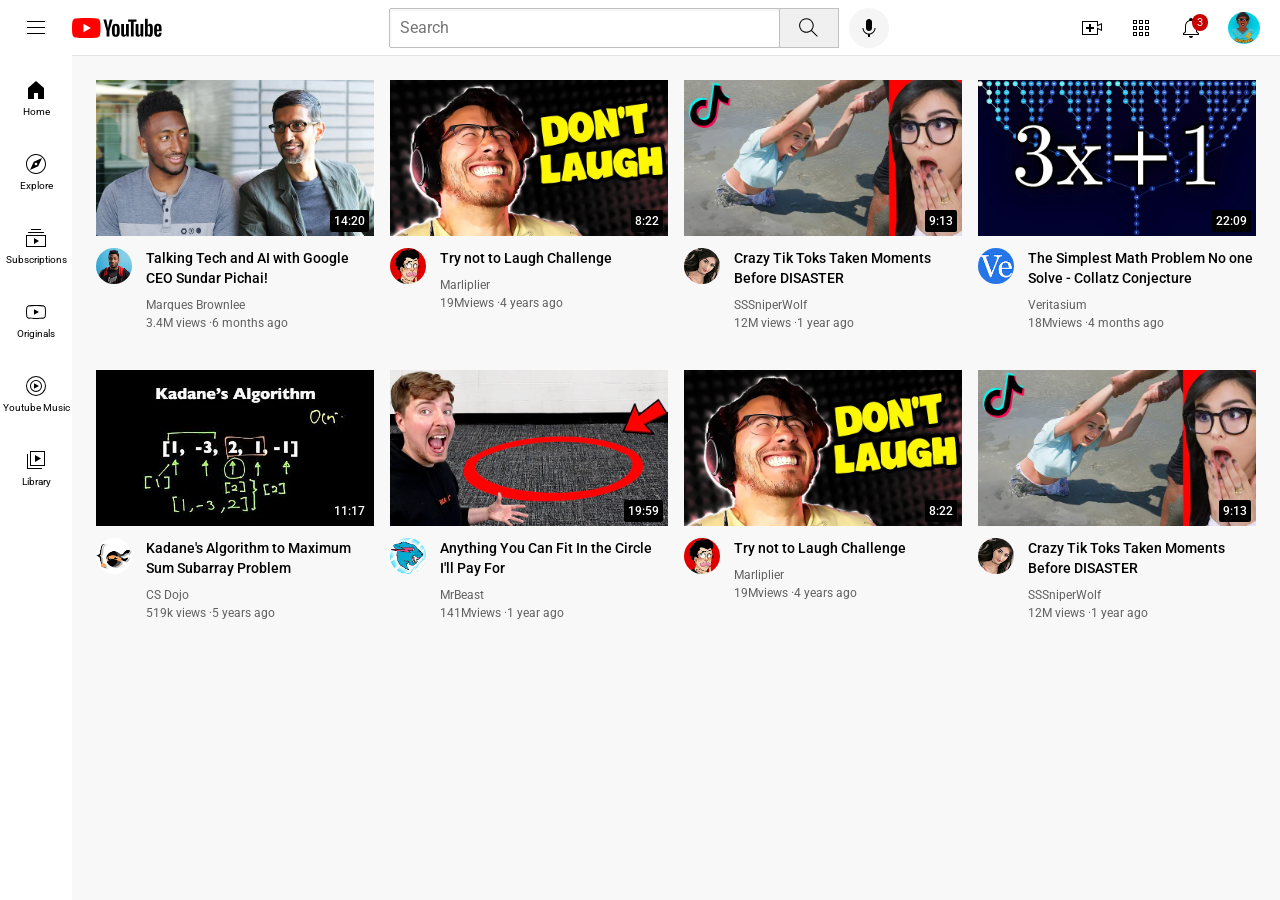
==== index.html @ 1f16e257 "Rename youtube.html to index.html" ====
<!DOCTYPE html>
<html lang="en">
<head>
    <title>Youtube.Clone</title>
    <link rel="preconnect" href="https://fonts.googleapis.com">
    <link rel="preconnect" href="https://fonts.gstatic.com" crossorigin>
    <link href="https://fonts.googleapis.com/css2?family=Roboto:wght@400;500;700&display=swap" rel="stylesheet">
    <link rel="stylesheet" href="styles/header.css">
    <link rel="stylesheet" href="styles/general.css">
    <link rel="stylesheet" href="styles/video.css">
    <link rel="stylesheet" href="styles/sidebar.css">



</head>
<body>
    <div class="header">
        <div class="left-section">
            <img src="icons/hamburger-menu.svg" class="hamburger">
            <img src="icons/youtube-logo.svg" class="youtube-logo">
        </div>
        <div class="middle-section">
            <input type="text" placeholder="Search" class="search-bar">
            <button class="search-button"><img class="search-icon" src="icons/search.svg">
                <div class="tooltip">Search</div>
            </button>
            <button class="voice-search-button"><img class="voice-search-icon" src="icons/voice-search-icon.svg">
                <div class="tooltip">Search with your voice</div>
              
            </button>
        </div>
        <div class="right-section">
            <div class="upload-icon-container">
                <img class="upload-icon" src="icons/upload.svg">
                <div class="tooltip">Create</div>


            </div>
            <div class="apps-icon-container">
                <img class="youtube-apps-icon" src="icons/youtube-apps.svg">
                <div class="tooltip">Youtube Apps</div>


            </div>
            <div class="notifications-icon-container">
                <img class="notifications-icon"  src="icons/notifications.svg">
                <div class="tooltip">Notifications</div>
                <div class="notifications-count">3</div>
            </div>
            <img class="current-user-picture" src="Channel-pics/my-channel.jpg">
        </div>

    </div>
    <div class="sidebar">
        <div class="sidebar-link">
            <img src="icons/home.svg">
            <div>Home</div>
        </div>
        <div class="sidebar-link">
            <img src="icons/explore.svg">
            <div>Explore</div>

        </div>
        <div class="sidebar-link">
            <img src="icons/subscriptions.svg">
            <div>Subscriptions</div>

        </div>
        <div class="sidebar-link">
            <img src="icons/originals.svg">
            <div>Originals</div>

        </div>
        <div class="sidebar-link">
            <img src="icons/youtube-music.svg">
            <div>Youtube Music</div>

        </div>
        <div class="sidebar-link">
            <img src="icons/library.svg">
            <div>Library</div>
        </div>
    </div>
    <div class="video-grid">
        <div class="video-preview">    
            <div class="thumbnail-row">
                <img class="thumbnail" src="thumbnails/thumbnail-1.webp">
                <div class="video-time">14:20</div>
            </div>
            <div class="video-info-grid">
                <div class="channel-picture">
                    <img class="profile-picture" src="Channel-pics/channel-1.jpeg">
                </div>
                <div class="video-info">
                    <p class="video-title">Talking Tech and AI with Google CEO Sundar Pichai!</p>
                    <p class="video-author">Marques Brownlee</p>
                    <p class="video-stats">3.4M views &#183;6 months ago</p>
                </div>
            </div>
        </div>
        <div class="video-preview">    
            <div class="thumbnail-row">
                <img class="thumbnail" src="thumbnails/thumbnail-2.webp">
                <div class="video-time">8:22</div>

            </div>
            <div class="video-info-grid">
                <div class="channel-picture2">
                    <img src="Channel-pics/channel-2.jpeg" class="profile-picture">
    
                </div>
                <div class="video-info2">
                    <p class="video-title">Try not to Laugh Challenge</p>
                    <p class="video-author">Marliplier</p>
                    <p class="video-stats">19Mviews &#183;4 years ago</p>
        
                </div>
        
            </div>
        </div>
        <div class="video-preview">    
            <div class="thumbnail-row">
                <img class="thumbnail" src="thumbnails/thumbnail-3.webp">
                <div class="video-time">9:13</div>

            </div>
            <div class="video-info-grid">
                <div class="channel-picture">
                    <img class="profile-picture" src="Channel-pics/channel-3.jpeg">
                </div>
                <div class="video-info">
                    <p class="video-title">Crazy Tik Toks Taken Moments Before DISASTER</p>
                    <p class="video-author">SSSniperWolf</p>
                    <p class="video-stats">12M views &#183;1 year ago</p>
                </div>
            </div>
        </div>
        <div class="video-preview">    
            <div class="thumbnail-row">
                <img class="thumbnail" src="thumbnails/thumbnail-4.webp">
                <div class="video-time">22:09</div>

            </div>
            <div class="video-info-grid">
                <div class="channel-picture2">
                    <img src="Channel-pics/channel-4.jpeg" class="profile-picture">
    
                </div>
                <div class="video-info2">
                    <p class="video-title">The Simplest Math Problem No one Solve - Collatz Conjecture</p>
                    <p class="video-author">Veritasium</p>
                    <p class="video-stats">18Mviews &#183;4 months ago</p>
        
                </div>
        
            </div>
        </div>
        <div class="video-preview">    
            <div class="thumbnail-row">
                <img class="thumbnail" src="thumbnails/thumbnail-5.webp">
                <div class="video-time">11:17</div>

            </div>
            <div class="video-info-grid">
                <div class="channel-picture">
                    <img class="profile-picture" src="Channel-pics/channel-5.jpeg">
                </div>
                <div class="video-info">
                    <p class="video-title">Kadane's Algorithm to Maximum Sum Subarray Problem</p>
                    <p class="video-author">CS Dojo</p>
                    <p class="video-stats">519k views &#183;5 years ago</p>
                </div>
            </div>
        </div>
        <div class="video-preview">    
            <div class="thumbnail-row">
                <img class="thumbnail" src="thumbnails/thumbnail-6.webp">
                <div class="video-time">19:59</div>

            </div>
            <div class="video-info-grid">
                <div class="channel-picture2">
                    <img src="Channel-pics/channel-6.jpeg" class="profile-picture">
    
                </div>
                <div class="video-info2">
                    <p class="video-title">Anything You Can Fit In the Circle I'll Pay For</p>
                    <p class="video-author">MrBeast</p>
                    <p class="video-stats">141Mviews &#183;1 year ago</p>
        
                </div>
        
            </div>
        </div>
        <div class="video-preview">    
            <div class="thumbnail-row">
                <img class="thumbnail" src="thumbnails/thumbnail-2.webp">
                <div class="video-time">8:22</div>

            </div>
            <div class="video-info-grid">
                <div class="channel-picture2">
                    <img src="Channel-pics/channel-2.jpeg" class="profile-picture">
    
                </div>
                <div class="video-info2">
                    <p class="video-title">Try not to Laugh Challenge</p>
                    <p class="video-author">Marliplier</p>
                    <p class="video-stats">19Mviews &#183;4 years ago</p>
        
                </div>
        
            </div>
        </div>
        <div class="video-preview">    
            <div class="thumbnail-row">
                <img class="thumbnail" src="thumbnails/thumbnail-3.webp">
                <div class="video-time">9:13</div>

            </div>
            <div class="video-info-grid">
                <div class="channel-picture">
                    <img class="profile-picture" src="Channel-pics/channel-3.jpeg">
                </div>
                <div class="video-info">
                    <p class="video-title">Crazy Tik Toks Taken Moments Before DISASTER</p>
                    <p class="video-author">SSSniperWolf</p>
                    <p class="video-stats">12M views &#183;1 year ago</p>
                </div>
            </div>
        </div>
    </div>


</body>
</html>
---- styles/header.css ----
.header{
    height: 55px;
    display: flex;
    flex-direction: row;
    justify-content: space-between;
    position: fixed;
    top: 0;
    left: 0;
    right: 0;
    background-color: white;
    border-bottom-width: 1px;
    border-bottom-style: solid;
    border-bottom-color: rgb(228, 228, 228);
    z-index: 100;
}
.left-section{
    display: flex;
    align-items: center;
}
.hamburger{
    height: 24px;
    margin-left: 24px;
    margin-right: 24px;
}
.youtube-logo{
    height: 20px;
}
.middle-section{
    flex: 1;
    margin-left: 70px;
    margin-right: 35px;
     max-width: 500px;
     display: flex;
     align-items: center;
}
.search-bar{
    flex: 1;
    height: 36px;
    padding-left: 10px;
    font-size: 16px;
    border-width: 1px;
    border-style: solid;
    border-color: rgb(192, 192, 192);
    border-radius: 2px;
    box-shadow: inset 1px 2px 3px rgb(0, 0, 0, 0.05);
    width: 0;
}
.search-bar::placeholder{
    font-family: Roboto, Arial;
    font-size: 16px;
}

.search-button{
    height: 40px;
    width: 60px;
    background-color: rgb(240, 240, 240);
    border-width: 1px;
    border-style: solid;
    border-color: rgb(192, 192, 192);
    margin-left: -1px;
    margin-right: 10px;
}
.search-button,.voice-search-button, .upload-icon-container,
.apps-icon-container, .notifications-icon-container{
    position: relative;
    display: flex;
    justify-content: center;
    align-items: center;


}
.search-button .tooltip,.voice-search-button .tooltip, .upload-icon-container .tooltip,
.apps-icon-container .tooltip, .notifications-icon-container .tooltip {
    position: absolute;
    font-family: Roboto, Arial;
    background-color: gray;
    color: white;
    padding-top: 4px;
    padding-bottom: 4px;
    padding-left: 8px;
    padding-right: 8px;
    border-radius: 2px;
    font-size: 12px;
    bottom: -30px;
    opacity: 0;
    transition: opacity 0.15s;
    pointer-events: none;
    white-space: nowrap;
}
.search-button:hover .tooltip,.voice-search-button:hover .tooltip,
.upload-icon-container:hover .tooltip,
.apps-icon-container:hover .tooltip,
.notifications-icon-container:hover .tooltip
{
    opacity: 1;
}
.search-icon{
    height: 25px;
}
.voice-search-button{
    height: 40px;
    width: 40px ;
    border-radius: 20px;
    border: none;
    background-color: rgb(245, 245, 245);
}
.voice-search-icon{
    height: 24px;
}
.right-section{
    width: 180px;
    margin-right: 20px;
    display: flex;
    align-items: center;
    justify-content: space-between;
    flex-shrink: 0;
}
.upload-icon{
    height: 24px;
}
.youtube-apps-icon{
    height: 24px;
}
.notifications-icon{
    height: 24px;
}
.notifications-icon-container{
    position: relative;
}
.notifications-count{
    position: absolute;
    top: -2px;
    right: -5px;
    background-color: rgb(200, 0, 0);
    color: white;
    font-family: Roboto,Arial;
    font-size: 11px;
    padding-left: 5px;
    padding-right: 5px;
    padding-top: 2px;
    padding-bottom: 2px;
    border-radius: 10px;
}
.current-user-picture{
    height: 32px;
    border-radius: 16px;
}
---- styles/general.css ----
p{
    font-family: Roboto, Arial;
    margin-top: 0;
    margin-bottom: 0;
}
body{
    margin: 0;
    padding-top: 80px;
    padding-left: 96px;
    padding-right: 24px;
    background-color: rgb(248, 248, 248);
}
---- styles/video.css ----
.thumbnail{
    width: 100%;  
}

.video-title{
    margin-top: 0;
    font-size: 14px;
    font-weight: 500;
    line-height: 20px;
    margin-bottom: 10px;
}

.video-info-grid{
    display: grid;
    grid-template-columns: 50px 1fr;
}
.profile-picture{
    width: 36px;
    border-radius: 50px;
}
.thumbnail-row{
    margin-bottom: 8px;
    position: relative;
}

.video-author,.video-stats {
    font-size: 12px;
    color: rgb(96,96,96);
}
.video-author{
   margin-bottom: 4px;
}

.video-stats{
    margin-top: 0px;
}
.video-grid{
    display: grid;
    grid-template-columns: 1fr 1fr 1fr;
    column-gap: 16px;
    row-gap: 40px;
}
@media (max-width: 750px){
    .video-grid{
        grid-template-columns: 1fr 1fr;
    }
}
@media (min-width: 751px) and (max-width:999px){
    .video-grid{
        grid-template-columns: 1fr 1fr 1fr;
    }
}
@media (min-width: 1000px) {
    .video-grid{
        grid-template-columns: 1fr 1fr 1fr 1fr;
    }
}
.video-time{
    font-family: Roboto, Arial;
    font-size: 12px;
    font-weight: 500;
    padding-left: 4px;
    padding-right: 4px;
    padding-top: 4px;
    padding-bottom: 4px;
    border-radius: 2px;
    background-color: black;
    color: white;
    position: absolute;
    bottom: 8px;
    right: 5px;
}
---- styles/sidebar.css ----
.sidebar{
    position: fixed;
    left: 0;
    bottom: 0;
    top: 55px;
    background-color: white;
    width: 72px;
    z-index: 200;
    padding-top: 5px;
}

.sidebar-link{
    height: 74px;
    display: flex;
    justify-content: center;
    align-items: center;
    flex-direction: column;
    cursor: pointer;
}

.sidebar-link:hover{
    background-color: rgb(235, 235, 235);
}

.sidebar-link img{
    height: 24px;
    margin-bottom: 4px;
}

.sidebar-link div{
    font-family: Roboto, Arial;
    font-size: 10px;
}
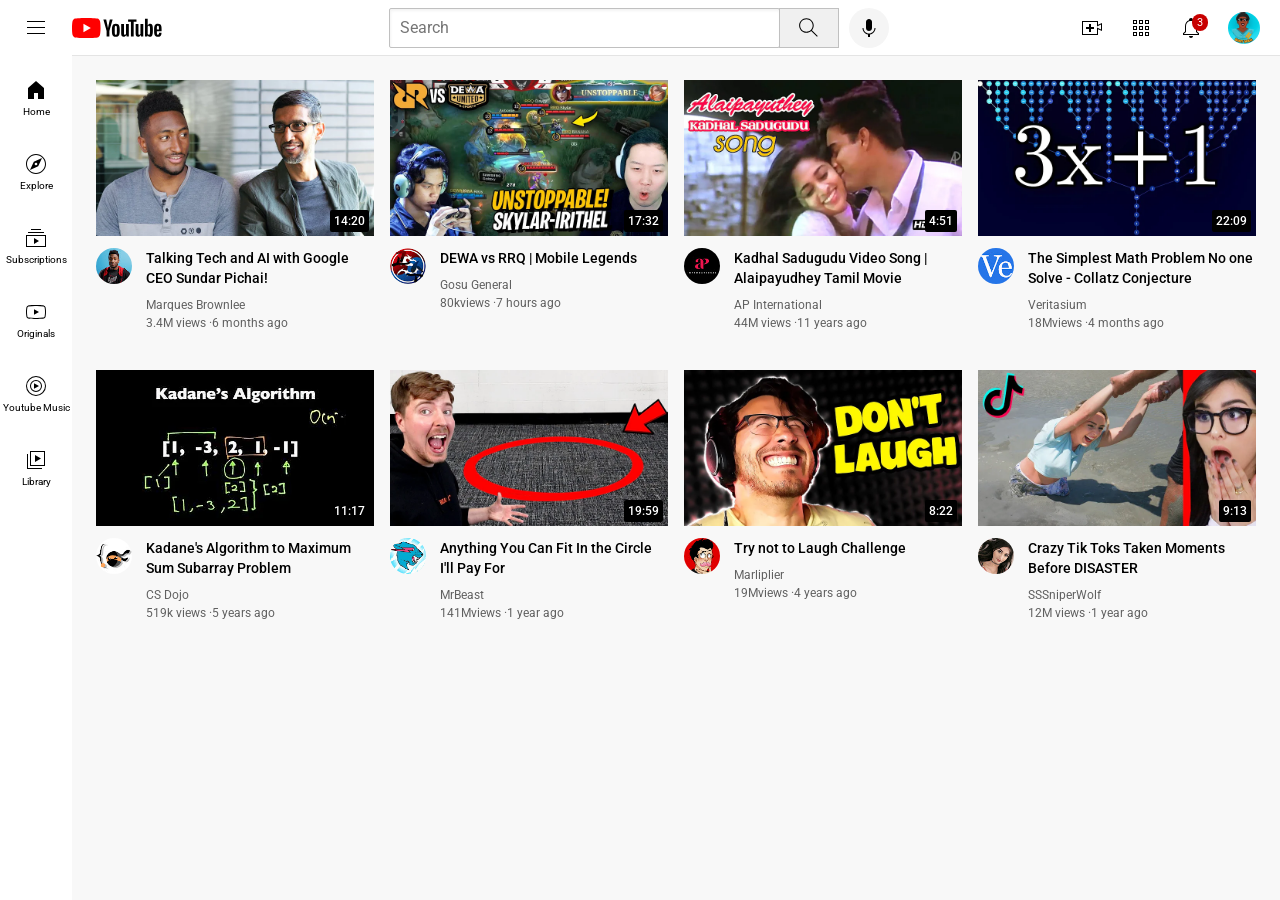
==== commit f809be85: "second" ====
--- a/index.html
+++ b/index.html
@@ -1,236 +1,236 @@
-<!DOCTYPE html>
-<html lang="en">
-<head>
-    <title>Youtube.Clone</title>
-    <link rel="preconnect" href="https://fonts.googleapis.com">
-    <link rel="preconnect" href="https://fonts.gstatic.com" crossorigin>
-    <link href="https://fonts.googleapis.com/css2?family=Roboto:wght@400;500;700&display=swap" rel="stylesheet">
-    <link rel="stylesheet" href="styles/header.css">
-    <link rel="stylesheet" href="styles/general.css">
-    <link rel="stylesheet" href="styles/video.css">
-    <link rel="stylesheet" href="styles/sidebar.css">
-
-
-
-</head>
-<body>
-    <div class="header">
-        <div class="left-section">
-            <img src="icons/hamburger-menu.svg" class="hamburger">
-            <img src="icons/youtube-logo.svg" class="youtube-logo">
-        </div>
-        <div class="middle-section">
-            <input type="text" placeholder="Search" class="search-bar">
-            <button class="search-button"><img class="search-icon" src="icons/search.svg">
-                <div class="tooltip">Search</div>
-            </button>
-            <button class="voice-search-button"><img class="voice-search-icon" src="icons/voice-search-icon.svg">
-                <div class="tooltip">Search with your voice</div>
-              
-            </button>
-        </div>
-        <div class="right-section">
-            <div class="upload-icon-container">
-                <img class="upload-icon" src="icons/upload.svg">
-                <div class="tooltip">Create</div>
-
-
-            </div>
-            <div class="apps-icon-container">
-                <img class="youtube-apps-icon" src="icons/youtube-apps.svg">
-                <div class="tooltip">Youtube Apps</div>
-
-
-            </div>
-            <div class="notifications-icon-container">
-                <img class="notifications-icon"  src="icons/notifications.svg">
-                <div class="tooltip">Notifications</div>
-                <div class="notifications-count">3</div>
-            </div>
-            <img class="current-user-picture" src="Channel-pics/my-channel.jpg">
-        </div>
-
-    </div>
-    <div class="sidebar">
-        <div class="sidebar-link">
-            <img src="icons/home.svg">
-            <div>Home</div>
-        </div>
-        <div class="sidebar-link">
-            <img src="icons/explore.svg">
-            <div>Explore</div>
-
-        </div>
-        <div class="sidebar-link">
-            <img src="icons/subscriptions.svg">
-            <div>Subscriptions</div>
-
-        </div>
-        <div class="sidebar-link">
-            <img src="icons/originals.svg">
-            <div>Originals</div>
-
-        </div>
-        <div class="sidebar-link">
-            <img src="icons/youtube-music.svg">
-            <div>Youtube Music</div>
-
-        </div>
-        <div class="sidebar-link">
-            <img src="icons/library.svg">
-            <div>Library</div>
-        </div>
-    </div>
-    <div class="video-grid">
-        <div class="video-preview">    
-            <div class="thumbnail-row">
-                <img class="thumbnail" src="thumbnails/thumbnail-1.webp">
-                <div class="video-time">14:20</div>
-            </div>
-            <div class="video-info-grid">
-                <div class="channel-picture">
-                    <img class="profile-picture" src="Channel-pics/channel-1.jpeg">
-                </div>
-                <div class="video-info">
-                    <p class="video-title">Talking Tech and AI with Google CEO Sundar Pichai!</p>
-                    <p class="video-author">Marques Brownlee</p>
-                    <p class="video-stats">3.4M views &#183;6 months ago</p>
-                </div>
-            </div>
-        </div>
-        <div class="video-preview">    
-            <div class="thumbnail-row">
-                <img class="thumbnail" src="thumbnails/thumbnail-2.webp">
-                <div class="video-time">8:22</div>
-
-            </div>
-            <div class="video-info-grid">
-                <div class="channel-picture2">
-                    <img src="Channel-pics/channel-2.jpeg" class="profile-picture">
-    
-                </div>
-                <div class="video-info2">
-                    <p class="video-title">Try not to Laugh Challenge</p>
-                    <p class="video-author">Marliplier</p>
-                    <p class="video-stats">19Mviews &#183;4 years ago</p>
-        
-                </div>
-        
-            </div>
-        </div>
-        <div class="video-preview">    
-            <div class="thumbnail-row">
-                <img class="thumbnail" src="thumbnails/thumbnail-3.webp">
-                <div class="video-time">9:13</div>
-
-            </div>
-            <div class="video-info-grid">
-                <div class="channel-picture">
-                    <img class="profile-picture" src="Channel-pics/channel-3.jpeg">
-                </div>
-                <div class="video-info">
-                    <p class="video-title">Crazy Tik Toks Taken Moments Before DISASTER</p>
-                    <p class="video-author">SSSniperWolf</p>
-                    <p class="video-stats">12M views &#183;1 year ago</p>
-                </div>
-            </div>
-        </div>
-        <div class="video-preview">    
-            <div class="thumbnail-row">
-                <img class="thumbnail" src="thumbnails/thumbnail-4.webp">
-                <div class="video-time">22:09</div>
-
-            </div>
-            <div class="video-info-grid">
-                <div class="channel-picture2">
-                    <img src="Channel-pics/channel-4.jpeg" class="profile-picture">
-    
-                </div>
-                <div class="video-info2">
-                    <p class="video-title">The Simplest Math Problem No one Solve - Collatz Conjecture</p>
-                    <p class="video-author">Veritasium</p>
-                    <p class="video-stats">18Mviews &#183;4 months ago</p>
-        
-                </div>
-        
-            </div>
-        </div>
-        <div class="video-preview">    
-            <div class="thumbnail-row">
-                <img class="thumbnail" src="thumbnails/thumbnail-5.webp">
-                <div class="video-time">11:17</div>
-
-            </div>
-            <div class="video-info-grid">
-                <div class="channel-picture">
-                    <img class="profile-picture" src="Channel-pics/channel-5.jpeg">
-                </div>
-                <div class="video-info">
-                    <p class="video-title">Kadane's Algorithm to Maximum Sum Subarray Problem</p>
-                    <p class="video-author">CS Dojo</p>
-                    <p class="video-stats">519k views &#183;5 years ago</p>
-                </div>
-            </div>
-        </div>
-        <div class="video-preview">    
-            <div class="thumbnail-row">
-                <img class="thumbnail" src="thumbnails/thumbnail-6.webp">
-                <div class="video-time">19:59</div>
-
-            </div>
-            <div class="video-info-grid">
-                <div class="channel-picture2">
-                    <img src="Channel-pics/channel-6.jpeg" class="profile-picture">
-    
-                </div>
-                <div class="video-info2">
-                    <p class="video-title">Anything You Can Fit In the Circle I'll Pay For</p>
-                    <p class="video-author">MrBeast</p>
-                    <p class="video-stats">141Mviews &#183;1 year ago</p>
-        
-                </div>
-        
-            </div>
-        </div>
-        <div class="video-preview">    
-            <div class="thumbnail-row">
-                <img class="thumbnail" src="thumbnails/thumbnail-2.webp">
-                <div class="video-time">8:22</div>
-
-            </div>
-            <div class="video-info-grid">
-                <div class="channel-picture2">
-                    <img src="Channel-pics/channel-2.jpeg" class="profile-picture">
-    
-                </div>
-                <div class="video-info2">
-                    <p class="video-title">Try not to Laugh Challenge</p>
-                    <p class="video-author">Marliplier</p>
-                    <p class="video-stats">19Mviews &#183;4 years ago</p>
-        
-                </div>
-        
-            </div>
-        </div>
-        <div class="video-preview">    
-            <div class="thumbnail-row">
-                <img class="thumbnail" src="thumbnails/thumbnail-3.webp">
-                <div class="video-time">9:13</div>
-
-            </div>
-            <div class="video-info-grid">
-                <div class="channel-picture">
-                    <img class="profile-picture" src="Channel-pics/channel-3.jpeg">
-                </div>
-                <div class="video-info">
-                    <p class="video-title">Crazy Tik Toks Taken Moments Before DISASTER</p>
-                    <p class="video-author">SSSniperWolf</p>
-                    <p class="video-stats">12M views &#183;1 year ago</p>
-                </div>
-            </div>
-        </div>
-    </div>
-
-
-</body>
-</html>
+<!DOCTYPE html>
+<html lang="en">
+<head>
+    <title>Youtube.Clone</title>
+    <link rel="preconnect" href="https://fonts.googleapis.com">
+    <link rel="preconnect" href="https://fonts.gstatic.com" crossorigin>
+    <link href="https://fonts.googleapis.com/css2?family=Roboto:wght@400;500;700&display=swap" rel="stylesheet">
+    <link rel="stylesheet" href="styles/header.css">
+    <link rel="stylesheet" href="styles/general.css">
+    <link rel="stylesheet" href="styles/video.css">
+    <link rel="stylesheet" href="styles/sidebar.css">
+
+
+
+</head>
+<body>
+    <div class="header">
+        <div class="left-section">
+            <img src="icons/hamburger-menu.svg" class="hamburger">
+            <img src="icons/youtube-logo.svg" class="youtube-logo">
+        </div>
+        <div class="middle-section">
+            <input type="text" placeholder="Search" class="search-bar">
+            <button class="search-button"><img class="search-icon" src="icons/search.svg">
+                <div class="tooltip">Search</div>
+            </button>
+            <button class="voice-search-button"><img class="voice-search-icon" src="icons/voice-search-icon.svg">
+                <div class="tooltip">Search with your voice</div>
+              
+            </button>
+        </div>
+        <div class="right-section">
+            <div class="upload-icon-container">
+                <img class="upload-icon" src="icons/upload.svg">
+                <div class="tooltip">Create</div>
+
+
+            </div>
+            <div class="apps-icon-container">
+                <img class="youtube-apps-icon" src="icons/youtube-apps.svg">
+                <div class="tooltip">Youtube Apps</div>
+
+
+            </div>
+            <div class="notifications-icon-container">
+                <img class="notifications-icon"  src="icons/notifications.svg">
+                <div class="tooltip">Notifications</div>
+                <div class="notifications-count">3</div>
+            </div>
+            <img class="current-user-picture" src="Channel-pics/my-channel.jpg">
+        </div>
+
+    </div>
+    <div class="sidebar">
+        <div class="sidebar-link">
+            <img src="icons/home.svg">
+            <div>Home</div>
+        </div>
+        <div class="sidebar-link">
+            <img src="icons/explore.svg">
+            <div>Explore</div>
+
+        </div>
+        <div class="sidebar-link">
+            <img src="icons/subscriptions.svg">
+            <div>Subscriptions</div>
+
+        </div>
+        <div class="sidebar-link">
+            <img src="icons/originals.svg">
+            <div>Originals</div>
+
+        </div>
+        <div class="sidebar-link">
+            <img src="icons/youtube-music.svg">
+            <div>Youtube Music</div>
+
+        </div>
+        <div class="sidebar-link">
+            <img src="icons/library.svg">
+            <div>Library</div>
+        </div>
+    </div>
+    <div class="video-grid">
+        <div class="video-preview">    
+            <div class="thumbnail-row">
+                <img class="thumbnail" src="thumbnails/thumbnail-1.webp">
+                <div class="video-time">14:20</div>
+            </div>
+            <div class="video-info-grid">
+                <div class="channel-picture">
+                    <img class="profile-picture" src="Channel-pics/channel-1.jpeg">
+                </div>
+                <div class="video-info">
+                    <p class="video-title">Talking Tech and AI with Google CEO Sundar Pichai!</p>
+                    <p class="video-author">Marques Brownlee</p>
+                    <p class="video-stats">3.4M views &#183;6 months ago</p>
+                </div>
+            </div>
+        </div>
+        <div class="video-preview">    
+            <div class="thumbnail-row">
+                <img class="thumbnail" src="thumbnails/hq720.webp">
+                <div class="video-time">17:32</div>
+
+            </div>
+            <div class="video-info-grid">
+                <div class="channel-picture2">
+                    <img src="Channel-pics/gosulogo.jpg" class="profile-picture">
+    
+                </div>
+                <div class="video-info2">
+                    <p class="video-title">DEWA vs RRQ | Mobile Legends</p>
+                    <p class="video-author">Gosu General</p>
+                    <p class="video-stats">80kviews &#183;7 hours ago</p>
+        
+                </div>
+        
+            </div>
+        </div>
+        <div class="video-preview">    
+            <div class="thumbnail-row">
+                <img class="thumbnail" src="thumbnails/kadhal.webp">
+                <div class="video-time">4:51</div>
+
+            </div>
+            <div class="video-info-grid">
+                <div class="channel-picture">
+                    <img class="profile-picture" src="Channel-pics/channels4_profile.jpg">
+                </div>
+                <div class="video-info">
+                    <p class="video-title">Kadhal Sadugudu Video Song | Alaipayudhey Tamil Movie  </p>
+                    <p class="video-author">AP International</p>
+                    <p class="video-stats">44M views &#183;11 years ago</p>
+                </div>
+            </div>
+        </div>
+        <div class="video-preview">    
+            <div class="thumbnail-row">
+                <img class="thumbnail" src="thumbnails/thumbnail-4.webp">
+                <div class="video-time">22:09</div>
+
+            </div>
+            <div class="video-info-grid">
+                <div class="channel-picture2">
+                    <img src="Channel-pics/channel-4.jpeg" class="profile-picture">
+    
+                </div>
+                <div class="video-info2">
+                    <p class="video-title">The Simplest Math Problem No one Solve - Collatz Conjecture</p>
+                    <p class="video-author">Veritasium</p>
+                    <p class="video-stats">18Mviews &#183;4 months ago</p>
+        
+                </div>
+        
+            </div>
+        </div>
+        <div class="video-preview">    
+            <div class="thumbnail-row">
+                <img class="thumbnail" src="thumbnails/thumbnail-5.webp">
+                <div class="video-time">11:17</div>
+
+            </div>
+            <div class="video-info-grid">
+                <div class="channel-picture">
+                    <img class="profile-picture" src="Channel-pics/channel-5.jpeg">
+                </div>
+                <div class="video-info">
+                    <p class="video-title">Kadane's Algorithm to Maximum Sum Subarray Problem</p>
+                    <p class="video-author">CS Dojo</p>
+                    <p class="video-stats">519k views &#183;5 years ago</p>
+                </div>
+            </div>
+        </div>
+        <div class="video-preview">    
+            <div class="thumbnail-row">
+                <img class="thumbnail" src="thumbnails/thumbnail-6.webp">
+                <div class="video-time">19:59</div>
+
+            </div>
+            <div class="video-info-grid">
+                <div class="channel-picture2">
+                    <img src="Channel-pics/channel-6.jpeg" class="profile-picture">
+    
+                </div>
+                <div class="video-info2">
+                    <p class="video-title">Anything You Can Fit In the Circle I'll Pay For</p>
+                    <p class="video-author">MrBeast</p>
+                    <p class="video-stats">141Mviews &#183;1 year ago</p>
+        
+                </div>
+        
+            </div>
+        </div>
+        <div class="video-preview">    
+            <div class="thumbnail-row">
+                <img class="thumbnail" src="thumbnails/thumbnail-2.webp">
+                <div class="video-time">8:22</div>
+
+            </div>
+            <div class="video-info-grid">
+                <div class="channel-picture2">
+                    <img src="Channel-pics/channel-2.jpeg" class="profile-picture">
+    
+                </div>
+                <div class="video-info2">
+                    <p class="video-title">Try not to Laugh Challenge</p>
+                    <p class="video-author">Marliplier</p>
+                    <p class="video-stats">19Mviews &#183;4 years ago</p>
+        
+                </div>
+        
+            </div>
+        </div>
+        <div class="video-preview">    
+            <div class="thumbnail-row">
+                <img class="thumbnail" src="thumbnails/thumbnail-3.webp">
+                <div class="video-time">9:13</div>
+
+            </div>
+            <div class="video-info-grid">
+                <div class="channel-picture">
+                    <img class="profile-picture" src="Channel-pics/channel-3.jpeg">
+                </div>
+                <div class="video-info">
+                    <p class="video-title">Crazy Tik Toks Taken Moments Before DISASTER</p>
+                    <p class="video-author">SSSniperWolf</p>
+                    <p class="video-stats">12M views &#183;1 year ago</p>
+                </div>
+            </div>
+        </div>
+    </div>
+
+
+</body>
+</html>
